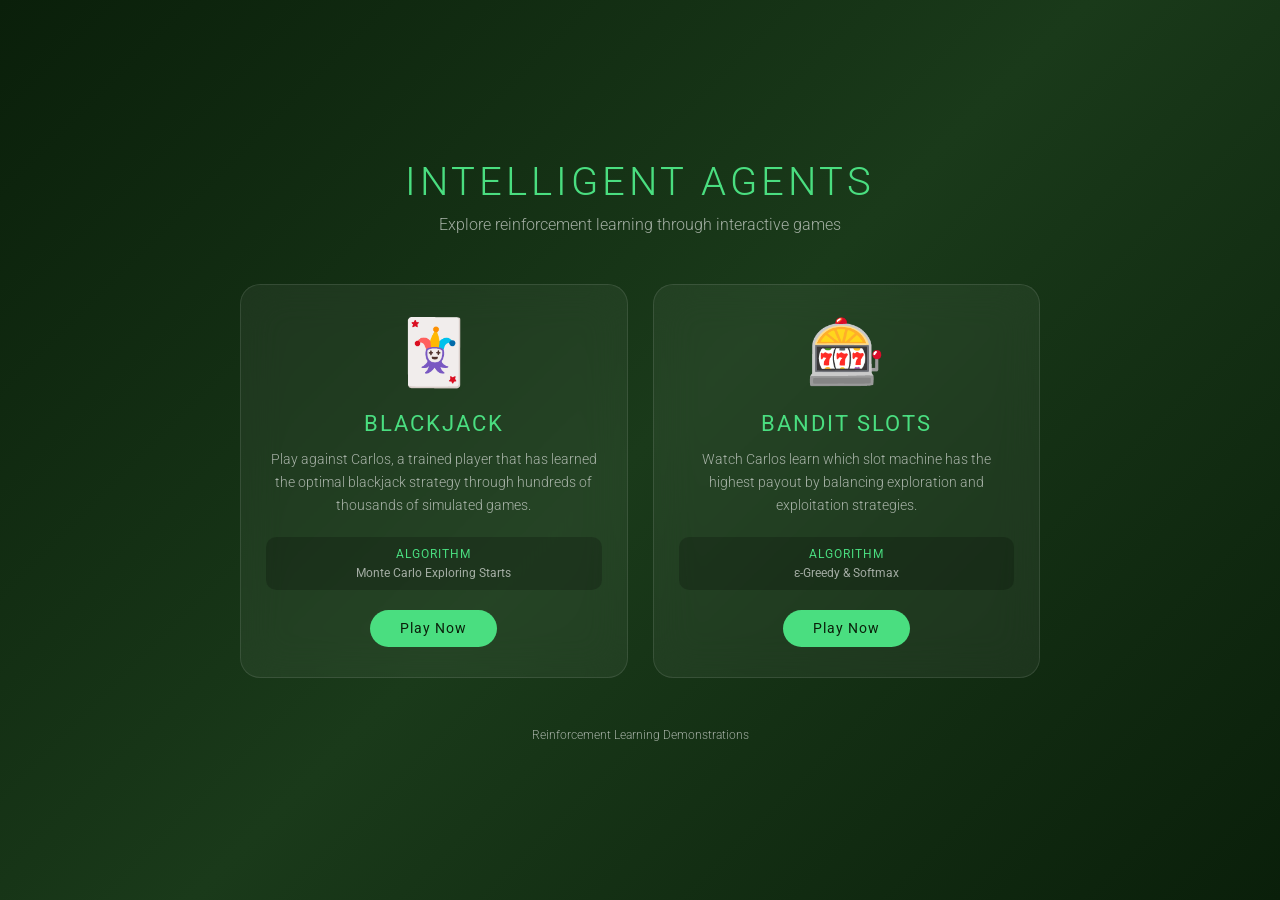
==== index.html @ 30f1d7fe "Add Bandit Slots webapp and update project overview Introduced a new Bandit Slots webapp implementin" ====
<!DOCTYPE html>
<html lang="en">
<head>
    <meta charset="UTF-8">
    <meta name="viewport" content="width=device-width, initial-scale=1.0">
    <title>Intelligent Agents - AI Learning Games</title>
    <link href="https://fonts.googleapis.com/css2?family=Roboto:wght@300;400;500&display=swap" rel="stylesheet">
    <style>
        * {
            margin: 0;
            padding: 0;
            box-sizing: border-box;
        }

        :root {
            --green-dark: #0a1f0a;
            --green-medium: #1a3a1a;
            --green-light: #2d5a2d;
            --green-accent: #4ade80;
            --green-glow: rgba(74, 222, 128, 0.3);
            --glass-bg: rgba(255, 255, 255, 0.05);
            --glass-border: rgba(255, 255, 255, 0.1);
            --text-primary: #e8f5e9;
            --text-secondary: rgba(255, 255, 255, 0.6);
        }

        body {
            font-family: 'Roboto', sans-serif;
            background: linear-gradient(135deg, var(--green-dark) 0%, var(--green-medium) 50%, var(--green-dark) 100%);
            min-height: 100vh;
            color: var(--text-primary);
            display: flex;
            flex-direction: column;
            align-items: center;
            justify-content: center;
            padding: 20px;
        }

        .container {
            text-align: center;
            max-width: 800px;
            width: 100%;
        }

        h1 {
            font-size: 2.5rem;
            font-weight: 300;
            color: var(--green-accent);
            letter-spacing: 4px;
            margin-bottom: 10px;
        }

        .subtitle {
            color: var(--text-secondary);
            font-size: 1rem;
            font-weight: 300;
            margin-bottom: 50px;
        }

        .games-grid {
            display: grid;
            grid-template-columns: repeat(auto-fit, minmax(280px, 1fr));
            gap: 25px;
            width: 100%;
        }

        .game-card {
            background: var(--glass-bg);
            backdrop-filter: blur(20px);
            -webkit-backdrop-filter: blur(20px);
            border: 1px solid var(--glass-border);
            border-radius: 20px;
            padding: 30px 25px;
            text-decoration: none;
            color: inherit;
            transition: all 0.3s ease;
            display: flex;
            flex-direction: column;
            align-items: center;
        }

        .game-card:hover {
            border-color: var(--green-accent);
            box-shadow: 0 0 30px var(--green-glow);
            transform: translateY(-5px);
        }

        .game-icon {
            font-size: 4rem;
            margin-bottom: 20px;
        }

        .game-title {
            font-size: 1.4rem;
            font-weight: 400;
            color: var(--green-accent);
            letter-spacing: 2px;
            margin-bottom: 12px;
        }

        .game-description {
            color: var(--text-secondary);
            font-size: 0.9rem;
            font-weight: 300;
            line-height: 1.6;
            margin-bottom: 20px;
        }

        .game-algorithm {
            background: rgba(0, 0, 0, 0.2);
            padding: 10px 15px;
            border-radius: 10px;
            font-size: 0.75rem;
            color: var(--text-secondary);
            width: 100%;
        }

        .game-algorithm strong {
            color: var(--green-accent);
            display: block;
            margin-bottom: 5px;
            font-weight: 400;
            letter-spacing: 1px;
        }

        .play-btn {
            margin-top: 20px;
            padding: 10px 30px;
            background: var(--green-accent);
            border: none;
            border-radius: 20px;
            color: var(--green-dark);
            font-size: 0.9rem;
            font-weight: 400;
            letter-spacing: 1px;
            cursor: pointer;
            transition: all 0.3s ease;
        }

        .game-card:hover .play-btn {
            box-shadow: 0 0 15px var(--green-glow);
        }

        footer {
            margin-top: 50px;
            color: var(--text-secondary);
            font-size: 0.75rem;
            font-weight: 300;
        }

        footer a {
            color: var(--green-accent);
            text-decoration: none;
        }

        footer a:hover {
            text-decoration: underline;
        }

        @media (max-width: 480px) {
            h1 {
                font-size: 1.8rem;
                letter-spacing: 2px;
            }

            .subtitle {
                font-size: 0.85rem;
                margin-bottom: 30px;
            }

            .game-card {
                padding: 25px 20px;
            }

            .game-icon {
                font-size: 3rem;
            }

            .game-title {
                font-size: 1.2rem;
            }

            .game-description {
                font-size: 0.85rem;
            }
        }
    </style>
</head>
<body>
    <div class="container">
        <h1>INTELLIGENT AGENTS</h1>
        <p class="subtitle">Explore reinforcement learning through interactive games</p>

        <div class="games-grid">
            <a href="BlackJack/webapp/index.html" class="game-card">
                <div class="game-icon">🃏</div>
                <h2 class="game-title">BLACKJACK</h2>
                <p class="game-description">
                    Play against Carlos, a trained player that has learned the optimal blackjack strategy 
                    through hundreds of thousands of simulated games.
                </p>
                <div class="game-algorithm">
                    <strong>ALGORITHM</strong>
                    Monte Carlo Exploring Starts
                </div>
                <span class="play-btn">Play Now</span>
            </a>

            <a href="BanditProblem/webapp/index.html" class="game-card">
                <div class="game-icon">🎰</div>
                <h2 class="game-title">BANDIT SLOTS</h2>
                <p class="game-description">
                    Watch Carlos learn which slot machine has the highest payout by balancing 
                    exploration and exploitation strategies.
                </p>
                <div class="game-algorithm">
                    <strong>ALGORITHM</strong>
                    ε-Greedy & Softmax
                </div>
                <span class="play-btn">Play Now</span>
            </a>
        </div>

        <footer>
            <p>Reinforcement Learning Demonstrations</p>
        </footer>
    </div>
</body>
</html>
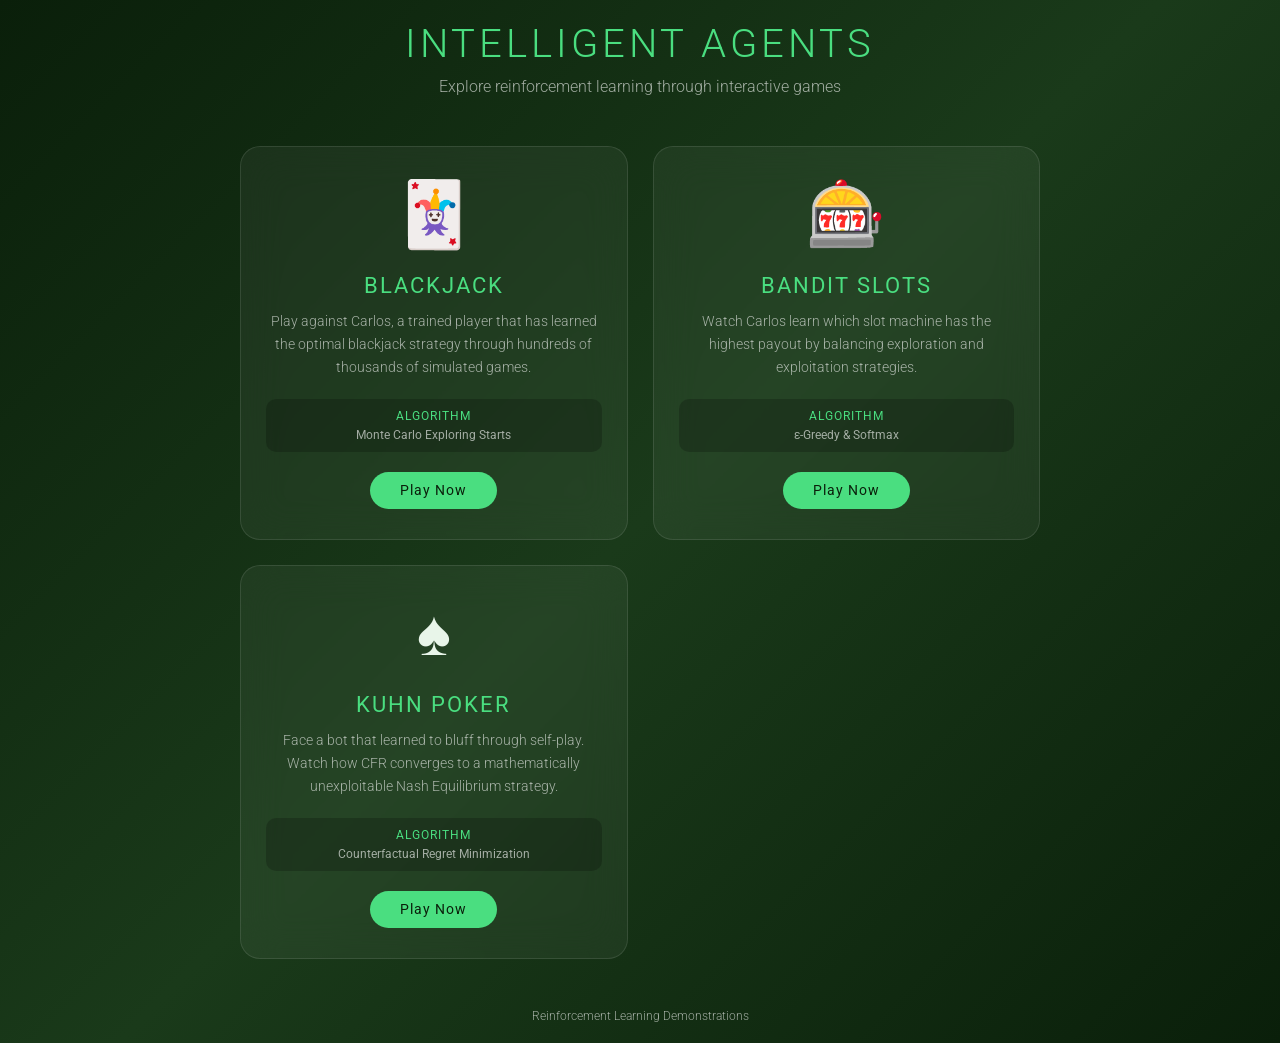
==== commit 882c13e1: "Add Kuhn Poker CFR bot webapp Introduces a new Kuhn Poker game using Counterfactual Regret Minimizat" ====
--- a/index.html
+++ b/index.html
@@ -219,6 +219,20 @@
                 </div>
                 <span class="play-btn">Play Now</span>
             </a>
+
+            <a href="Poker/webapp/index.html" class="game-card">
+                <div class="game-icon">♠️</div>
+                <h2 class="game-title">KUHN POKER</h2>
+                <p class="game-description">
+                    Face a bot that learned to bluff through self-play. Watch how CFR converges 
+                    to a mathematically unexploitable Nash Equilibrium strategy.
+                </p>
+                <div class="game-algorithm">
+                    <strong>ALGORITHM</strong>
+                    Counterfactual Regret Minimization
+                </div>
+                <span class="play-btn">Play Now</span>
+            </a>
         </div>
 
         <footer>
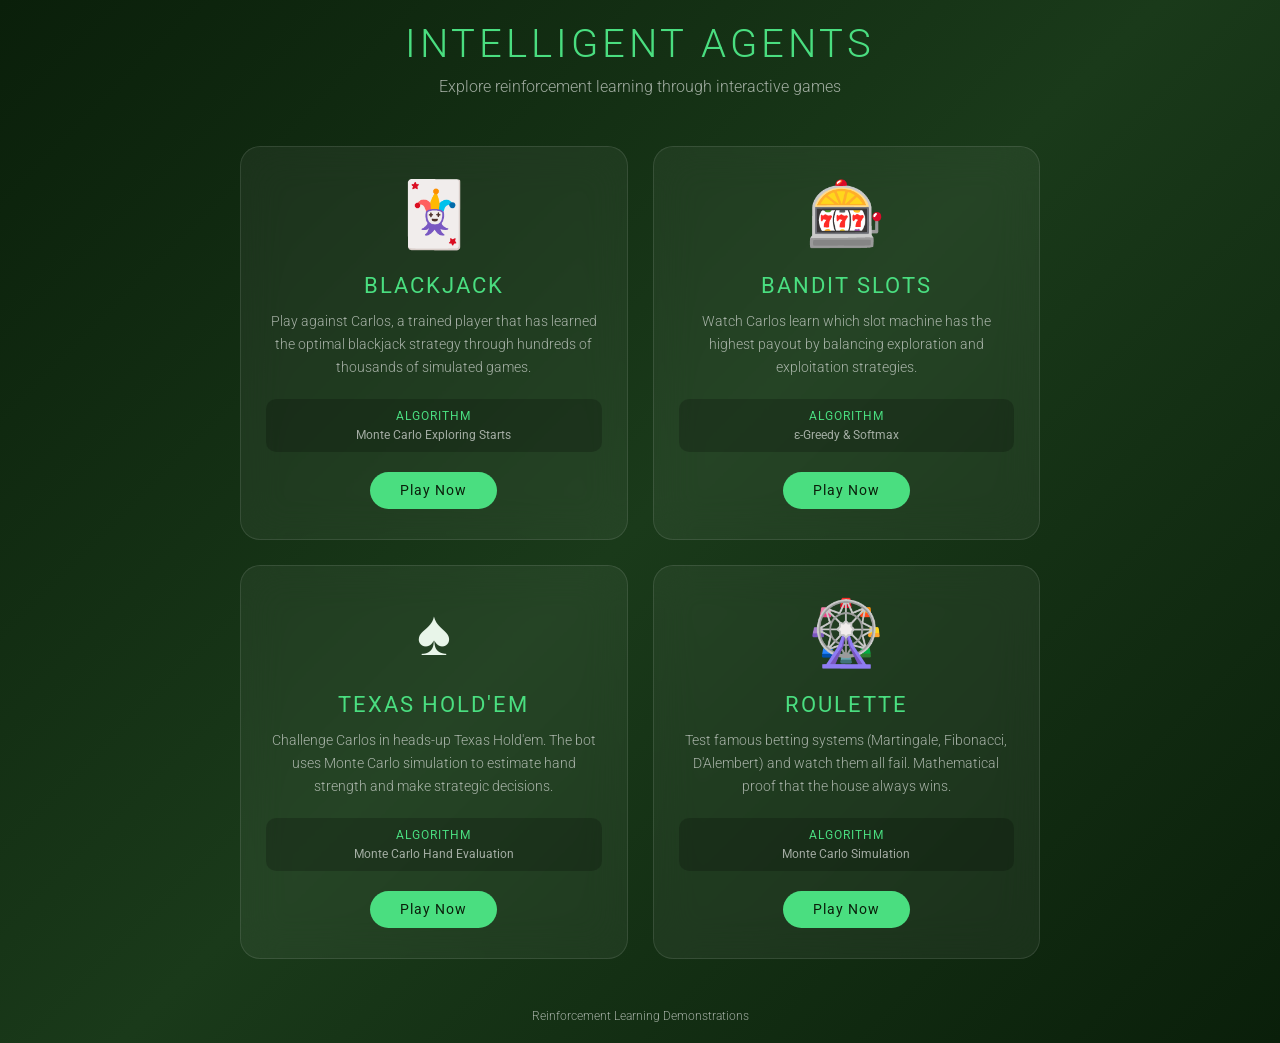
==== commit ac26c40a: "Add Roulette and Poker Monte Carlo demos, update docs Introduces a new Roulette webapp with game log" ====
--- a/index.html
+++ b/index.html
@@ -222,14 +222,28 @@
 
             <a href="Poker/webapp/index.html" class="game-card">
                 <div class="game-icon">♠️</div>
-                <h2 class="game-title">KUHN POKER</h2>
-                <p class="game-description">
-                    Face a bot that learned to bluff through self-play. Watch how CFR converges 
-                    to a mathematically unexploitable Nash Equilibrium strategy.
-                </p>
-                <div class="game-algorithm">
-                    <strong>ALGORITHM</strong>
-                    Counterfactual Regret Minimization
+                <h2 class="game-title">TEXAS HOLD'EM</h2>
+                <p class="game-description">
+                    Challenge Carlos in heads-up Texas Hold'em. The bot uses Monte Carlo simulation 
+                    to estimate hand strength and make strategic decisions.
+                </p>
+                <div class="game-algorithm">
+                    <strong>ALGORITHM</strong>
+                    Monte Carlo Hand Evaluation
+                </div>
+                <span class="play-btn">Play Now</span>
+            </a>
+
+            <a href="Roulette/webapp/index.html" class="game-card">
+                <div class="game-icon">🎡</div>
+                <h2 class="game-title">ROULETTE</h2>
+                <p class="game-description">
+                    Test famous betting systems (Martingale, Fibonacci, D'Alembert) and watch them all fail. 
+                    Mathematical proof that the house always wins.
+                </p>
+                <div class="game-algorithm">
+                    <strong>ALGORITHM</strong>
+                    Monte Carlo Simulation
                 </div>
                 <span class="play-btn">Play Now</span>
             </a>
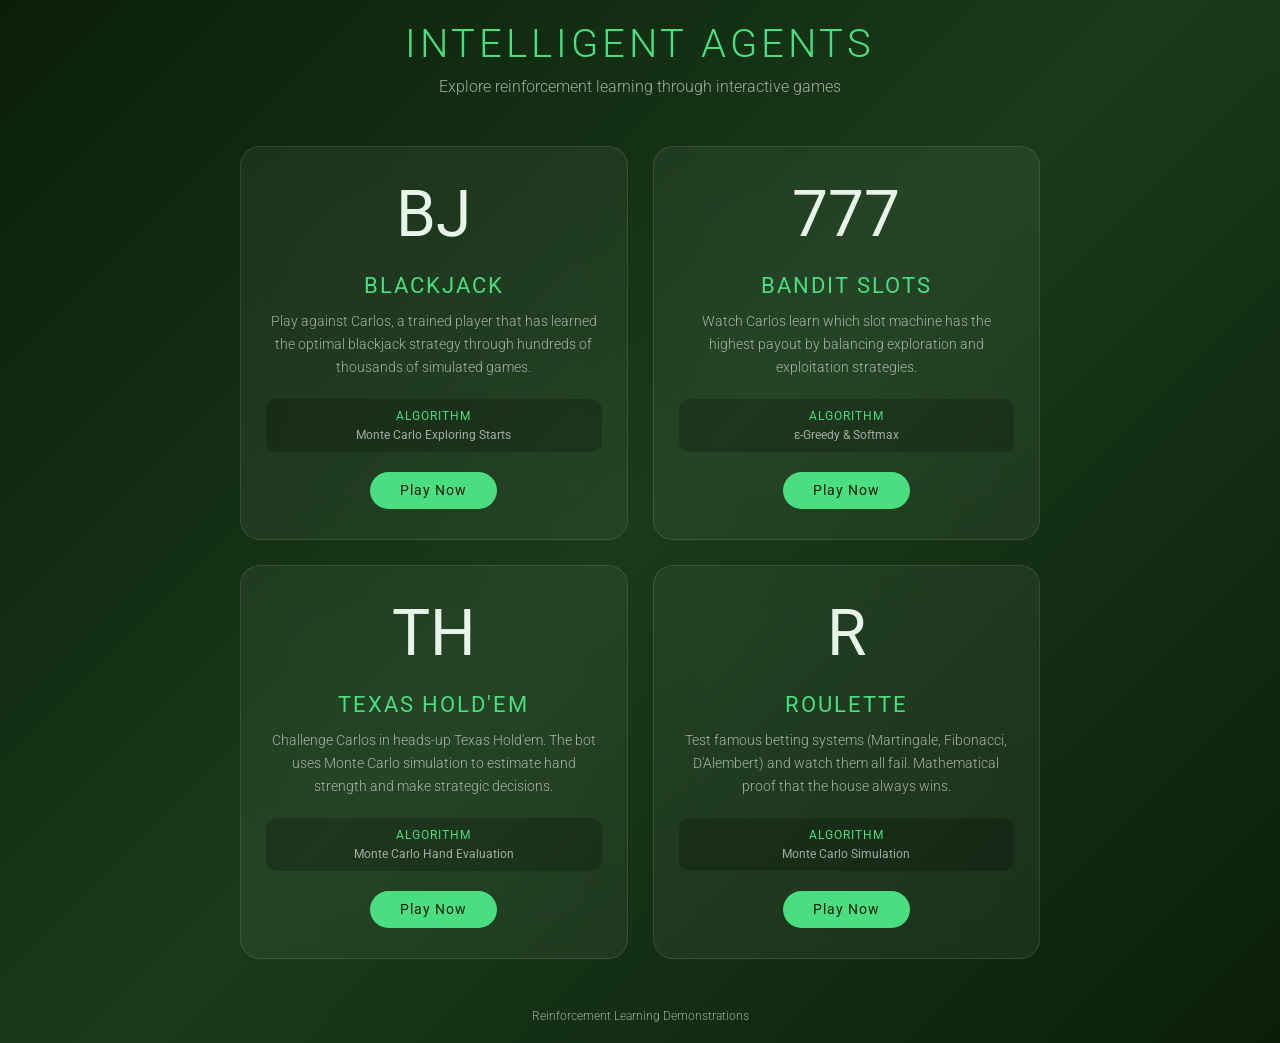
==== commit 1f348a46: "Replace emoji symbols with ASCII in games and UI Updated card and slot symbols in BanditProblem, Bla" ====
--- a/index.html
+++ b/index.html
@@ -193,7 +193,7 @@
 
         <div class="games-grid">
             <a href="BlackJack/webapp/index.html" class="game-card">
-                <div class="game-icon">🃏</div>
+                <div class="game-icon">BJ</div>
                 <h2 class="game-title">BLACKJACK</h2>
                 <p class="game-description">
                     Play against Carlos, a trained player that has learned the optimal blackjack strategy 
@@ -207,7 +207,7 @@
             </a>
 
             <a href="BanditProblem/webapp/index.html" class="game-card">
-                <div class="game-icon">🎰</div>
+                <div class="game-icon">777</div>
                 <h2 class="game-title">BANDIT SLOTS</h2>
                 <p class="game-description">
                     Watch Carlos learn which slot machine has the highest payout by balancing 
@@ -221,7 +221,7 @@
             </a>
 
             <a href="Poker/webapp/index.html" class="game-card">
-                <div class="game-icon">♠️</div>
+                <div class="game-icon">TH</div>
                 <h2 class="game-title">TEXAS HOLD'EM</h2>
                 <p class="game-description">
                     Challenge Carlos in heads-up Texas Hold'em. The bot uses Monte Carlo simulation 
@@ -235,7 +235,7 @@
             </a>
 
             <a href="Roulette/webapp/index.html" class="game-card">
-                <div class="game-icon">🎡</div>
+                <div class="game-icon">R</div>
                 <h2 class="game-title">ROULETTE</h2>
                 <p class="game-description">
                     Test famous betting systems (Martingale, Fibonacci, D'Alembert) and watch them all fail. 
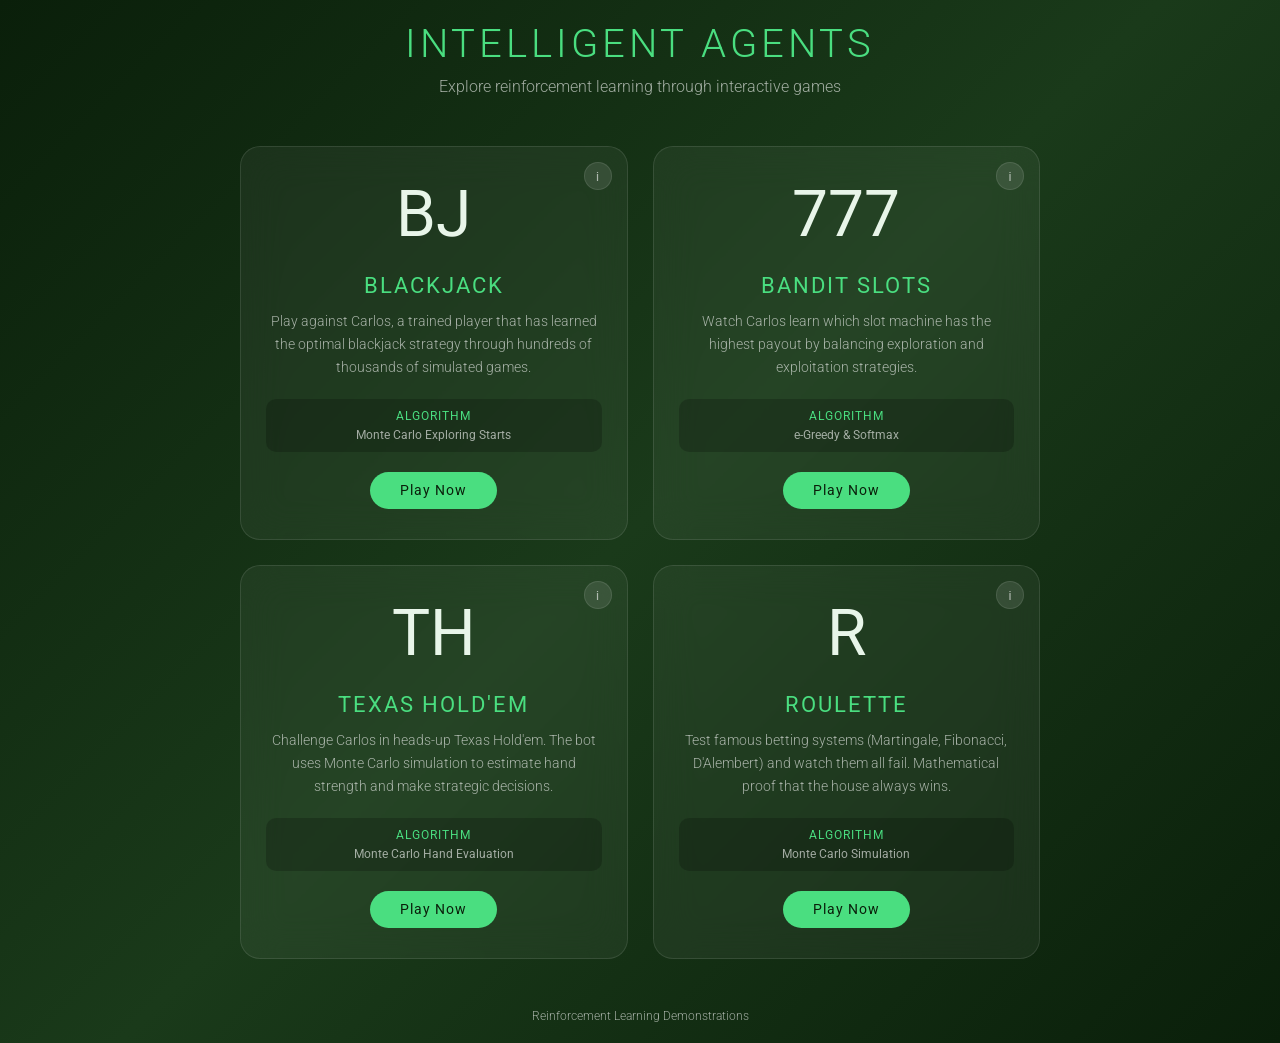
==== commit 76d45876: "Add game info modals and JSON data for games Introduces four new JSON files with detailed informatio" ====
--- a/index.html
+++ b/index.html
@@ -77,12 +77,40 @@
             display: flex;
             flex-direction: column;
             align-items: center;
+            position: relative;
         }
 
         .game-card:hover {
             border-color: var(--green-accent);
             box-shadow: 0 0 30px var(--green-glow);
             transform: translateY(-5px);
+        }
+
+        .info-btn {
+            position: absolute;
+            top: 15px;
+            right: 15px;
+            width: 28px;
+            height: 28px;
+            border-radius: 50%;
+            background: rgba(255, 255, 255, 0.1);
+            border: 1px solid var(--glass-border);
+            color: var(--text-secondary);
+            font-size: 0.85rem;
+            font-weight: 400;
+            cursor: pointer;
+            transition: all 0.3s ease;
+            display: flex;
+            align-items: center;
+            justify-content: center;
+            z-index: 10;
+        }
+
+        .info-btn:hover {
+            background: var(--green-accent);
+            color: var(--green-dark);
+            border-color: var(--green-accent);
+            transform: scale(1.1);
         }
 
         .game-icon {
@@ -141,6 +169,192 @@
             box-shadow: 0 0 15px var(--green-glow);
         }
 
+        /* Modal Styles */
+        .modal-overlay {
+            position: fixed;
+            top: 0;
+            left: 0;
+            width: 100%;
+            height: 100%;
+            background: rgba(0, 0, 0, 0.8);
+            backdrop-filter: blur(10px);
+            -webkit-backdrop-filter: blur(10px);
+            display: flex;
+            align-items: center;
+            justify-content: center;
+            z-index: 1000;
+            opacity: 0;
+            visibility: hidden;
+            transition: all 0.3s ease;
+        }
+
+        .modal-overlay.active {
+            opacity: 1;
+            visibility: visible;
+        }
+
+        .modal {
+            background: linear-gradient(135deg, var(--green-medium) 0%, var(--green-dark) 100%);
+            border: 1px solid var(--glass-border);
+            border-radius: 24px;
+            max-width: 500px;
+            width: 90%;
+            max-height: 85vh;
+            overflow-y: auto;
+            transform: scale(0.9) translateY(20px);
+            transition: all 0.3s ease;
+        }
+
+        .modal-overlay.active .modal {
+            transform: scale(1) translateY(0);
+        }
+
+        .modal-header {
+            padding: 30px 30px 20px;
+            border-bottom: 1px solid var(--glass-border);
+            position: relative;
+        }
+
+        .modal-close {
+            position: absolute;
+            top: 20px;
+            right: 20px;
+            width: 32px;
+            height: 32px;
+            border-radius: 50%;
+            background: rgba(255, 255, 255, 0.1);
+            border: 1px solid var(--glass-border);
+            color: var(--text-secondary);
+            font-size: 1.2rem;
+            cursor: pointer;
+            transition: all 0.3s ease;
+            display: flex;
+            align-items: center;
+            justify-content: center;
+        }
+
+        .modal-close:hover {
+            background: rgba(255, 100, 100, 0.3);
+            border-color: rgba(255, 100, 100, 0.5);
+            color: #ff6b6b;
+        }
+
+        .modal-title {
+            font-size: 1.6rem;
+            font-weight: 300;
+            color: var(--green-accent);
+            letter-spacing: 2px;
+            margin-bottom: 5px;
+        }
+
+        .modal-subtitle {
+            font-size: 0.85rem;
+            color: var(--text-secondary);
+            font-weight: 300;
+        }
+
+        .modal-body {
+            padding: 25px 30px 30px;
+        }
+
+        .modal-section {
+            margin-bottom: 22px;
+        }
+
+        .modal-section:last-child {
+            margin-bottom: 0;
+        }
+
+        .modal-section-title {
+            font-size: 0.7rem;
+            font-weight: 500;
+            color: var(--green-accent);
+            letter-spacing: 2px;
+            text-transform: uppercase;
+            margin-bottom: 10px;
+        }
+
+        .modal-section-content {
+            color: var(--text-secondary);
+            font-size: 0.9rem;
+            font-weight: 300;
+            line-height: 1.7;
+        }
+
+        .modal-rules {
+            list-style: none;
+            padding: 0;
+        }
+
+        .modal-rules li {
+            position: relative;
+            padding-left: 18px;
+            margin-bottom: 8px;
+            color: var(--text-secondary);
+            font-size: 0.85rem;
+            font-weight: 300;
+        }
+
+        .modal-rules li::before {
+            content: '';
+            position: absolute;
+            left: 0;
+            top: 8px;
+            width: 6px;
+            height: 6px;
+            background: var(--green-accent);
+            border-radius: 50%;
+            opacity: 0.7;
+        }
+
+        .modal-stats {
+            display: grid;
+            grid-template-columns: 1fr 1fr;
+            gap: 12px;
+        }
+
+        .modal-stat {
+            background: rgba(0, 0, 0, 0.2);
+            padding: 12px 15px;
+            border-radius: 12px;
+        }
+
+        .modal-stat-label {
+            font-size: 0.65rem;
+            color: var(--text-secondary);
+            letter-spacing: 1px;
+            text-transform: uppercase;
+            margin-bottom: 4px;
+        }
+
+        .modal-stat-value {
+            font-size: 0.85rem;
+            color: var(--text-primary);
+            font-weight: 400;
+        }
+
+        .modal-formula {
+            background: rgba(0, 0, 0, 0.3);
+            padding: 15px 20px;
+            border-radius: 12px;
+            font-family: 'Courier New', monospace;
+            font-size: 0.85rem;
+            color: var(--green-accent);
+            text-align: center;
+            border-left: 3px solid var(--green-accent);
+        }
+
+        .modal-insight {
+            background: rgba(74, 222, 128, 0.1);
+            border: 1px solid rgba(74, 222, 128, 0.2);
+            padding: 15px 18px;
+            border-radius: 12px;
+            font-size: 0.85rem;
+            color: var(--text-primary);
+            font-weight: 300;
+            line-height: 1.6;
+        }
+
         footer {
             margin-top: 50px;
             color: var(--text-secondary);
@@ -155,6 +369,20 @@
 
         footer a:hover {
             text-decoration: underline;
+        }
+
+        /* Scrollbar */
+        .modal::-webkit-scrollbar {
+            width: 6px;
+        }
+
+        .modal::-webkit-scrollbar-track {
+            background: transparent;
+        }
+
+        .modal::-webkit-scrollbar-thumb {
+            background: var(--glass-border);
+            border-radius: 3px;
         }
 
         @media (max-width: 480px) {
@@ -182,6 +410,20 @@
 
             .game-description {
                 font-size: 0.85rem;
+            }
+
+            .modal {
+                width: 95%;
+                max-height: 90vh;
+            }
+
+            .modal-header, .modal-body {
+                padding-left: 20px;
+                padding-right: 20px;
+            }
+
+            .modal-stats {
+                grid-template-columns: 1fr;
             }
         }
     </style>
@@ -193,6 +435,7 @@
 
         <div class="games-grid">
             <a href="BlackJack/webapp/index.html" class="game-card">
+                <button class="info-btn" data-game="blackjack" onclick="event.preventDefault(); showInfo('blackjack');">i</button>
                 <div class="game-icon">BJ</div>
                 <h2 class="game-title">BLACKJACK</h2>
                 <p class="game-description">
@@ -207,6 +450,7 @@
             </a>
 
             <a href="BanditProblem/webapp/index.html" class="game-card">
+                <button class="info-btn" data-game="bandits" onclick="event.preventDefault(); showInfo('bandits');">i</button>
                 <div class="game-icon">777</div>
                 <h2 class="game-title">BANDIT SLOTS</h2>
                 <p class="game-description">
@@ -215,12 +459,13 @@
                 </p>
                 <div class="game-algorithm">
                     <strong>ALGORITHM</strong>
-                    ε-Greedy & Softmax
+                    e-Greedy & Softmax
                 </div>
                 <span class="play-btn">Play Now</span>
             </a>
 
             <a href="Poker/webapp/index.html" class="game-card">
+                <button class="info-btn" data-game="poker" onclick="event.preventDefault(); showInfo('poker');">i</button>
                 <div class="game-icon">TH</div>
                 <h2 class="game-title">TEXAS HOLD'EM</h2>
                 <p class="game-description">
@@ -235,6 +480,7 @@
             </a>
 
             <a href="Roulette/webapp/index.html" class="game-card">
+                <button class="info-btn" data-game="roulette" onclick="event.preventDefault(); showInfo('roulette');">i</button>
                 <div class="game-icon">R</div>
                 <h2 class="game-title">ROULETTE</h2>
                 <p class="game-description">
@@ -253,5 +499,179 @@
             <p>Reinforcement Learning Demonstrations</p>
         </footer>
     </div>
+
+    <!-- Info Modal -->
+    <div class="modal-overlay" id="modal-overlay">
+        <div class="modal">
+            <div class="modal-header">
+                <button class="modal-close" onclick="closeModal()">&times;</button>
+                <h2 class="modal-title" id="modal-title">Game Title</h2>
+                <p class="modal-subtitle" id="modal-subtitle">Algorithm Name</p>
+            </div>
+            <div class="modal-body">
+                <div class="modal-section">
+                    <div class="modal-section-title">Overview</div>
+                    <p class="modal-section-content" id="modal-overview"></p>
+                </div>
+
+                <div class="modal-section">
+                    <div class="modal-section-title">Rules</div>
+                    <ul class="modal-rules" id="modal-rules"></ul>
+                </div>
+
+                <div class="modal-section">
+                    <div class="modal-section-title">The Algorithm</div>
+                    <p class="modal-section-content" id="modal-algorithm"></p>
+                </div>
+
+                <div class="modal-section">
+                    <div class="modal-section-title">Mathematics</div>
+                    <div class="modal-stats" id="modal-stats"></div>
+                </div>
+
+                <div class="modal-section">
+                    <div class="modal-section-title">Key Formula</div>
+                    <div class="modal-formula" id="modal-formula"></div>
+                </div>
+
+                <div class="modal-section">
+                    <div class="modal-section-title">Key Insight</div>
+                    <div class="modal-insight" id="modal-insight"></div>
+                </div>
+            </div>
+        </div>
+    </div>
+
+    <script>
+        // Game information data
+        const gameInfo = {
+            blackjack: {
+                title: "Blackjack",
+                subtitle: "Monte Carlo Exploring Starts",
+                overview: "A classic card game where the goal is to beat the dealer by getting a hand value as close to 21 as possible without going over.",
+                rules: [
+                    "Cards 2-10 are worth their face value",
+                    "Face cards (J, Q, K) are worth 10",
+                    "Aces are worth 1 or 11 (whichever is better)",
+                    "Beat the dealer without exceeding 21",
+                    "Dealer must hit on 16, stand on 17"
+                ],
+                algorithm: "The AI learns optimal play by simulating hundreds of thousands of games and tracking which actions lead to wins in each situation.",
+                stats: {
+                    "State Space": "200 unique states",
+                    "House Edge": "0.5% optimal",
+                    "Convergence": "~500K episodes"
+                },
+                formula: "Q(s,a) = E[Return | State=s, Action=a]",
+                insight: "The learned policy matches the mathematically proven optimal basic strategy, demonstrating that reinforcement learning can discover optimal solutions through pure experience."
+            },
+            bandits: {
+                title: "Bandit Slots",
+                subtitle: "Multi-Armed Bandit Problem",
+                overview: "A row of slot machines, each with unknown payout rates. The challenge: find the best machine while minimizing losses from testing bad ones.",
+                rules: [
+                    "Each machine has a hidden payout probability",
+                    "You don't know which machine is best",
+                    "Every pull costs money (opportunity cost)",
+                    "Balance exploring new machines vs exploiting known good ones",
+                    "Goal: maximize total winnings over time"
+                ],
+                algorithm: "e-Greedy randomly explores with probability e, otherwise picks the best-known option. Softmax assigns probabilities proportional to estimated values.",
+                stats: {
+                    "Regret Bound": "O(sqrt(kT log T))",
+                    "Tradeoff": "Explore vs Exploit"
+                },
+                formula: "P(action) = exp(Q(a)/t) / Sum(exp(Q(b)/t))",
+                insight: "This is the fundamental exploration-exploitation dilemma in AI. Too much exploration wastes resources; too little means missing the best option."
+            },
+            poker: {
+                title: "Texas Hold'em",
+                subtitle: "Monte Carlo Hand Evaluation",
+                overview: "The world's most popular poker variant. Players combine two private cards with five community cards to make the best five-card hand.",
+                rules: [
+                    "Each player receives 2 hole cards (private)",
+                    "5 community cards are dealt face-up",
+                    "Make the best 5-card hand from any 7 cards",
+                    "Betting rounds: Preflop, Flop, Turn, River",
+                    "Hand rankings from Royal Flush to High Card"
+                ],
+                algorithm: "The AI estimates hand strength by simulating thousands of possible outcomes, calculating win probability against random opponent hands.",
+                stats: {
+                    "State Space": "~10^18 states",
+                    "Combinations": "2,598,960 hands",
+                    "Precision": "+/-3% with 1K sims"
+                },
+                formula: "Equity = Wins / Simulations",
+                insight: "Pot odds vs equity: Call when your win probability exceeds the ratio of call amount to total pot. This is the mathematical foundation of poker strategy."
+            },
+            roulette: {
+                title: "Roulette",
+                subtitle: "Betting Systems Analysis",
+                overview: "A game of pure chance where players bet on where a ball will land on a spinning wheel. Used here to demonstrate why all betting systems fail.",
+                rules: [
+                    "American wheel: 38 pockets (0, 00, 1-36)",
+                    "Even-money bets: Red/Black, Odd/Even",
+                    "Inside bets: Single numbers pay 35:1",
+                    "Each spin is completely independent",
+                    "House edge is built into the wheel itself"
+                ],
+                algorithm: "We simulate thousands of sessions using different betting systems to prove they all converge to the same negative expected value.",
+                stats: {
+                    "House Edge": "5.26% always",
+                    "Win Prob": "18/38 = 47.37%",
+                    "Theorem": "Optional Stopping"
+                },
+                formula: "E[Profit] = (18/38)(+1) + (20/38)(-1) = -5.26%",
+                insight: "The Martingale, Fibonacci, and D'Alembert systems all fail because expected value cannot be changed by bet sizing. Mathematics guarantees the house wins."
+            }
+        };
+
+        function showInfo(gameId) {
+            const info = gameInfo[gameId];
+            if (!info) return;
+
+            document.getElementById('modal-title').textContent = info.title;
+            document.getElementById('modal-subtitle').textContent = info.subtitle;
+            document.getElementById('modal-overview').textContent = info.overview;
+            
+            const rulesEl = document.getElementById('modal-rules');
+            rulesEl.innerHTML = info.rules.map(rule => `<li>${rule}</li>`).join('');
+            
+            document.getElementById('modal-algorithm').textContent = info.algorithm;
+            
+            const statsEl = document.getElementById('modal-stats');
+            statsEl.innerHTML = Object.entries(info.stats).map(([label, value]) => `
+                <div class="modal-stat">
+                    <div class="modal-stat-label">${label}</div>
+                    <div class="modal-stat-value">${value}</div>
+                </div>
+            `).join('');
+            
+            document.getElementById('modal-formula').textContent = info.formula;
+            document.getElementById('modal-insight').textContent = info.insight;
+
+            document.getElementById('modal-overlay').classList.add('active');
+            document.body.style.overflow = 'hidden';
+        }
+
+        function closeModal() {
+            document.getElementById('modal-overlay').classList.remove('active');
+            document.body.style.overflow = '';
+        }
+
+        // Close on overlay click
+        document.getElementById('modal-overlay').addEventListener('click', (e) => {
+            if (e.target === e.currentTarget) {
+                closeModal();
+            }
+        });
+
+        // Close on Escape key
+        document.addEventListener('keydown', (e) => {
+            if (e.key === 'Escape') {
+                closeModal();
+            }
+        });
+    </script>
 </body>
 </html>
